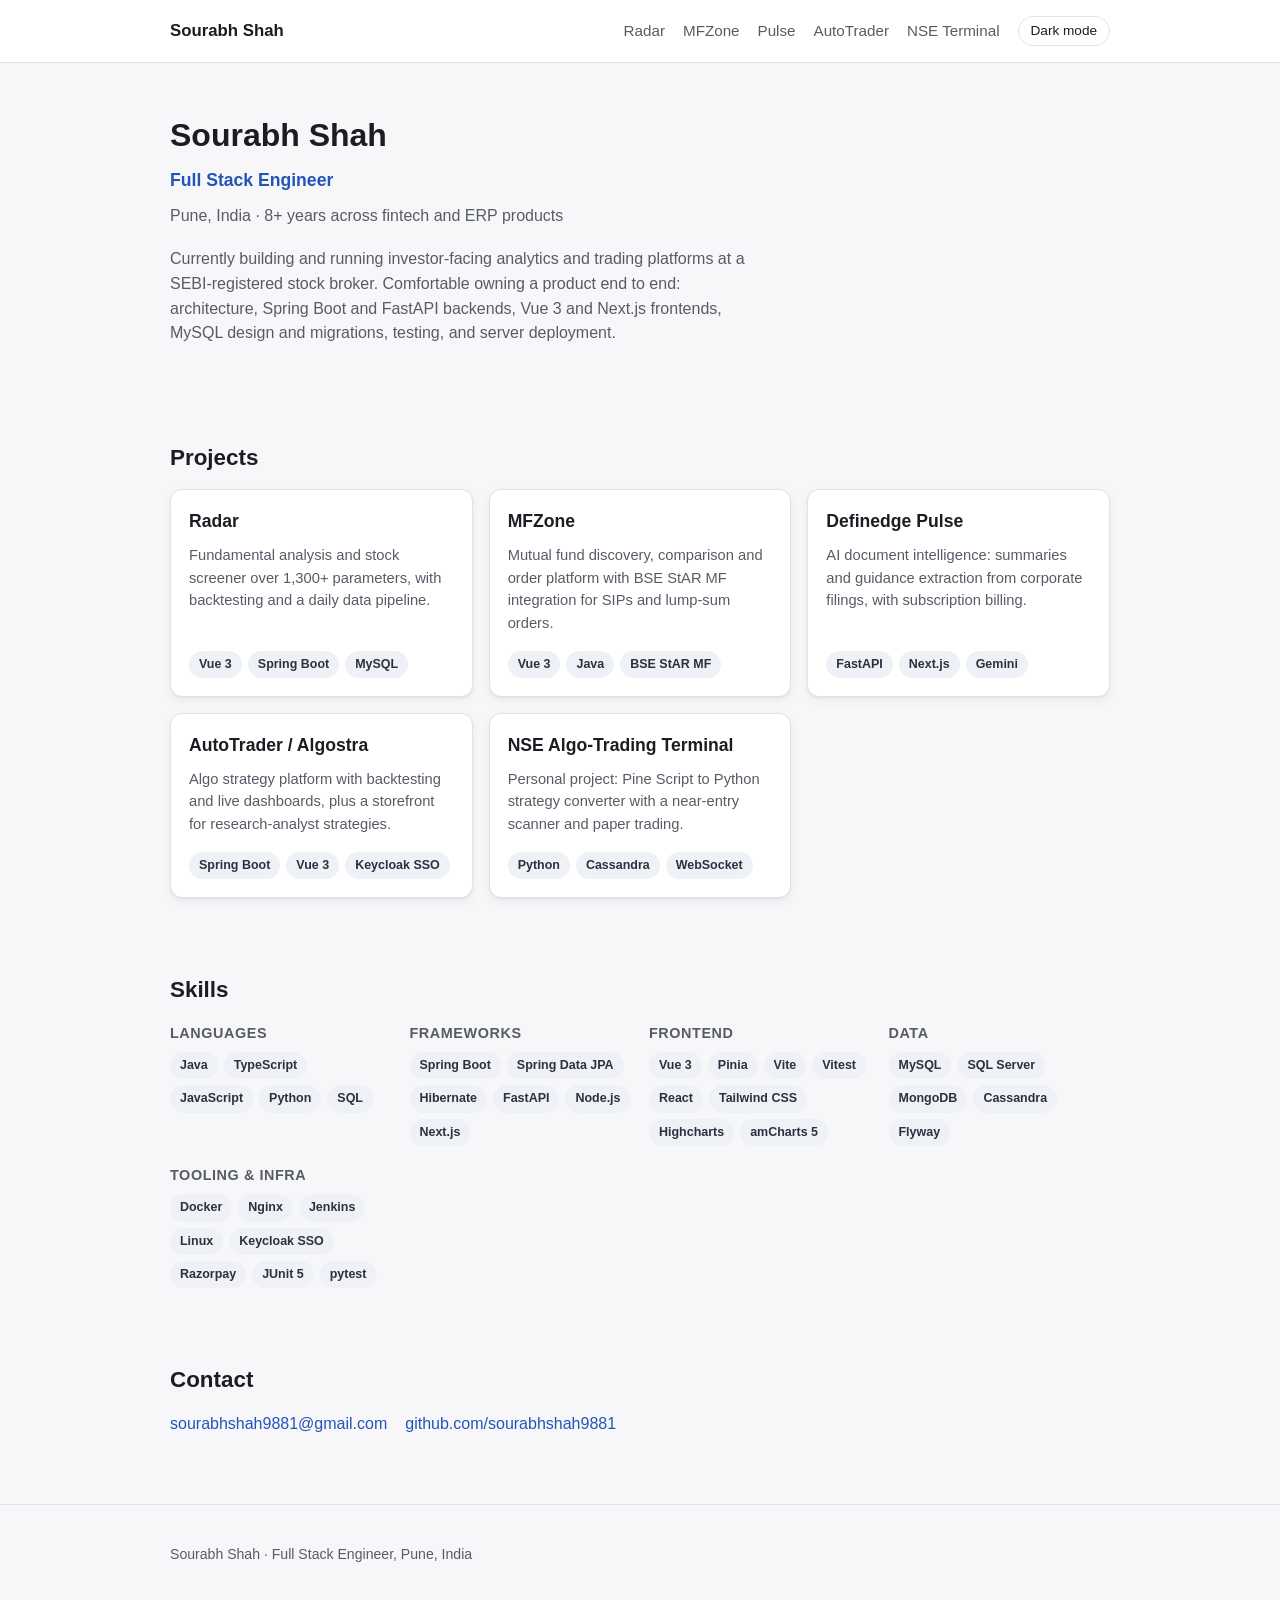
==== index.html @ 510c9274 "Add portfolio site: case studies for Radar, MFZone, Pulse, AutoTrader, NSE terminal Static HTML/CSS/" ====
<!doctype html>
<html lang="en">
<head>
<meta charset="utf-8">
<meta name="viewport" content="width=device-width, initial-scale=1">
<title>Sourabh Shah - Full Stack Engineer</title>
<meta name="description" content="Portfolio of Sourabh Shah, full stack engineer building fintech analytics and trading platforms.">
<script>try{var t=localStorage.getItem("theme");if(t)document.documentElement.setAttribute("data-theme",t);}catch(e){}</script>
<link rel="stylesheet" href="style.css">
</head>
<body>
<header class="site-header">
  <div class="wrap">
    <a class="brand" href="index.html">Sourabh Shah</a>
    <nav class="site-nav" aria-label="Primary">
      <a href="projects/radar.html">Radar</a>
      <a href="projects/mfzone.html">MFZone</a>
      <a href="projects/pulse.html">Pulse</a>
      <a href="projects/autotrader.html">AutoTrader</a>
      <a href="projects/nse-terminal.html">NSE Terminal</a>
      <button class="theme-toggle" type="button">Dark mode</button>
    </nav>
  </div>
</header>

<main>
  <div class="wrap">
    <section class="hero">
      <h1>Sourabh Shah</h1>
      <p class="role">Full Stack Engineer</p>
      <p class="meta">Pune, India &middot; 8+ years across fintech and ERP products</p>
      <p class="stack-line">Currently building and running investor-facing analytics and trading platforms at a SEBI-registered stock broker. Comfortable owning a product end to end: architecture, Spring Boot and FastAPI backends, Vue 3 and Next.js frontends, MySQL design and migrations, testing, and server deployment.</p>
    </section>

    <section aria-labelledby="projects-heading">
      <h2 id="projects-heading">Projects</h2>
      <div class="project-grid">
        <a class="project-card" href="projects/radar.html">
          <h3>Radar</h3>
          <p>Fundamental analysis and stock screener over 1,300+ parameters, with backtesting and a daily data pipeline.</p>
          <div class="chips">
            <span class="chip">Vue 3</span>
            <span class="chip">Spring Boot</span>
            <span class="chip">MySQL</span>
          </div>
        </a>
        <a class="project-card" href="projects/mfzone.html">
          <h3>MFZone</h3>
          <p>Mutual fund discovery, comparison and order platform with BSE StAR MF integration for SIPs and lump-sum orders.</p>
          <div class="chips">
            <span class="chip">Vue 3</span>
            <span class="chip">Java</span>
            <span class="chip">BSE StAR MF</span>
          </div>
        </a>
        <a class="project-card" href="projects/pulse.html">
          <h3>Definedge Pulse</h3>
          <p>AI document intelligence: summaries and guidance extraction from corporate filings, with subscription billing.</p>
          <div class="chips">
            <span class="chip">FastAPI</span>
            <span class="chip">Next.js</span>
            <span class="chip">Gemini</span>
          </div>
        </a>
        <a class="project-card" href="projects/autotrader.html">
          <h3>AutoTrader / Algostra</h3>
          <p>Algo strategy platform with backtesting and live dashboards, plus a storefront for research-analyst strategies.</p>
          <div class="chips">
            <span class="chip">Spring Boot</span>
            <span class="chip">Vue 3</span>
            <span class="chip">Keycloak SSO</span>
          </div>
        </a>
        <a class="project-card" href="projects/nse-terminal.html">
          <h3>NSE Algo-Trading Terminal</h3>
          <p>Personal project: Pine Script to Python strategy converter with a near-entry scanner and paper trading.</p>
          <div class="chips">
            <span class="chip">Python</span>
            <span class="chip">Cassandra</span>
            <span class="chip">WebSocket</span>
          </div>
        </a>
      </div>
    </section>

    <section aria-labelledby="skills-heading">
      <h2 id="skills-heading">Skills</h2>
      <div class="skills-block">
        <div>
          <h3>Languages</h3>
          <div class="chips">
            <span class="chip">Java</span>
            <span class="chip">TypeScript</span>
            <span class="chip">JavaScript</span>
            <span class="chip">Python</span>
            <span class="chip">SQL</span>
          </div>
        </div>
        <div>
          <h3>Frameworks</h3>
          <div class="chips">
            <span class="chip">Spring Boot</span>
            <span class="chip">Spring Data JPA</span>
            <span class="chip">Hibernate</span>
            <span class="chip">FastAPI</span>
            <span class="chip">Node.js</span>
            <span class="chip">Next.js</span>
          </div>
        </div>
        <div>
          <h3>Frontend</h3>
          <div class="chips">
            <span class="chip">Vue 3</span>
            <span class="chip">Pinia</span>
            <span class="chip">Vite</span>
            <span class="chip">Vitest</span>
            <span class="chip">React</span>
            <span class="chip">Tailwind CSS</span>
            <span class="chip">Highcharts</span>
            <span class="chip">amCharts 5</span>
          </div>
        </div>
        <div>
          <h3>Data</h3>
          <div class="chips">
            <span class="chip">MySQL</span>
            <span class="chip">SQL Server</span>
            <span class="chip">MongoDB</span>
            <span class="chip">Cassandra</span>
            <span class="chip">Flyway</span>
          </div>
        </div>
        <div>
          <h3>Tooling &amp; infra</h3>
          <div class="chips">
            <span class="chip">Docker</span>
            <span class="chip">Nginx</span>
            <span class="chip">Jenkins</span>
            <span class="chip">Linux</span>
            <span class="chip">Keycloak SSO</span>
            <span class="chip">Razorpay</span>
            <span class="chip">JUnit 5</span>
            <span class="chip">pytest</span>
          </div>
        </div>
      </div>
    </section>

    <section aria-labelledby="contact-heading">
      <h2 id="contact-heading">Contact</h2>
      <ul class="contact-list">
        <li><a href="mailto:sourabhshah9881@gmail.com">sourabhshah9881@gmail.com</a></li>
        <li><a href="https://github.com/sourabhshah9881">github.com/sourabhshah9881</a></li>
      </ul>
    </section>
  </div>
</main>

<footer class="site-footer">
  <div class="wrap">
    <p>Sourabh Shah &middot; Full Stack Engineer, Pune, India</p>
  </div>
</footer>

<script src="theme.js" defer></script>
</body>
</html>
---- style.css ----
/* Sourabh Shah - portfolio stylesheet. One shared file, no build step. */

:root {
  --bg: #f7f7f9;
  --bg-alt: #ffffff;
  --text: #1b1d22;
  --text-muted: #565c66;
  --border: #dfe2e8;
  --accent: #2454b8;
  --accent-2: #1d7a5f;
  --card-bg: #ffffff;
  --chip-bg: #eef1f6;
  --chip-text: #2c3140;
  --code-bg: #eef0f4;
  --shadow: 0 1px 2px rgba(20, 24, 33, 0.06), 0 4px 12px rgba(20, 24, 33, 0.05);
  --badge-good-bg: #e3f5ec;
  --badge-good-text: #14603f;
  --badge-warn-bg: #fdf1de;
  --badge-warn-text: #8a5a10;
  --badge-bad-bg: #fbe7e7;
  --badge-bad-text: #8a2323;
  --up: #1d7a5f;
  --down: #b3372c;
}

@media (prefers-color-scheme: dark) {
  :root:not([data-theme="light"]) {
    --bg: #14161b;
    --bg-alt: #1b1e25;
    --text: #eceef2;
    --text-muted: #a2a8b5;
    --border: #2c313c;
    --accent: #6c9bff;
    --accent-2: #57c79a;
    --card-bg: #1b1e25;
    --chip-bg: #262b35;
    --chip-text: #d3d8e2;
    --code-bg: #20242c;
    --shadow: 0 1px 2px rgba(0, 0, 0, 0.3), 0 4px 16px rgba(0, 0, 0, 0.35);
    --badge-good-bg: #143529;
    --badge-good-text: #6fdcae;
    --badge-warn-bg: #3a2c10;
    --badge-warn-text: #f0c069;
    --badge-bad-bg: #3a1414;
    --badge-bad-text: #f29a9a;
    --up: #57c79a;
    --down: #ef7a6d;
  }
}

:root[data-theme="dark"] {
  --bg: #14161b;
  --bg-alt: #1b1e25;
  --text: #eceef2;
  --text-muted: #a2a8b5;
  --border: #2c313c;
  --accent: #6c9bff;
  --accent-2: #57c79a;
  --card-bg: #1b1e25;
  --chip-bg: #262b35;
  --chip-text: #d3d8e2;
  --code-bg: #20242c;
  --shadow: 0 1px 2px rgba(0, 0, 0, 0.3), 0 4px 16px rgba(0, 0, 0, 0.35);
  --badge-good-bg: #143529;
  --badge-good-text: #6fdcae;
  --badge-warn-bg: #3a2c10;
  --badge-warn-text: #f0c069;
  --badge-bad-bg: #3a1414;
  --badge-bad-text: #f29a9a;
  --up: #57c79a;
  --down: #ef7a6d;
}

* {
  box-sizing: border-box;
}

html {
  color-scheme: light dark;
}

body {
  margin: 0;
  background: var(--bg);
  color: var(--text);
  font-family: -apple-system, BlinkMacSystemFont, "Segoe UI", Roboto, Helvetica, Arial, sans-serif;
  line-height: 1.55;
  font-size: 16px;
}

a {
  color: var(--accent);
}

.wrap {
  max-width: 980px;
  margin: 0 auto;
  padding: 0 20px;
}

/* Header / nav */

.site-header {
  border-bottom: 1px solid var(--border);
  background: var(--bg-alt);
}

.site-header .wrap {
  display: flex;
  align-items: center;
  justify-content: space-between;
  gap: 16px;
  padding-top: 16px;
  padding-bottom: 16px;
}

.brand {
  font-weight: 700;
  font-size: 1.05rem;
  color: var(--text);
  text-decoration: none;
}

.site-nav {
  display: flex;
  align-items: center;
  gap: 18px;
  flex-wrap: wrap;
}

.site-nav a {
  color: var(--text-muted);
  text-decoration: none;
  font-size: 0.95rem;
}

.site-nav a:hover {
  color: var(--accent);
}

.theme-toggle {
  border: 1px solid var(--border);
  background: var(--bg-alt);
  color: var(--text);
  border-radius: 999px;
  padding: 6px 12px;
  font-size: 0.85rem;
  cursor: pointer;
  line-height: 1.2;
}

.theme-toggle:hover {
  border-color: var(--accent);
}

/* Hero / intro */

.hero {
  padding: 48px 0 32px;
}

.hero h1 {
  margin: 0 0 6px;
  font-size: 2rem;
}

.hero .role {
  color: var(--accent);
  font-weight: 600;
  font-size: 1.1rem;
  margin: 0 0 10px;
}

.hero .meta {
  color: var(--text-muted);
  margin: 0 0 18px;
}

.hero .stack-line {
  color: var(--text-muted);
  max-width: 65ch;
}

/* Sections */

section {
  padding: 28px 0;
}

section h2 {
  font-size: 1.4rem;
  margin-bottom: 14px;
}

/* Project grid on index */

.project-grid {
  display: grid;
  grid-template-columns: repeat(auto-fit, minmax(260px, 1fr));
  gap: 16px;
}

.project-card {
  background: var(--card-bg);
  border: 1px solid var(--border);
  border-radius: 12px;
  padding: 18px;
  box-shadow: var(--shadow);
  display: flex;
  flex-direction: column;
  gap: 8px;
  text-decoration: none;
  color: inherit;
}

.project-card:hover {
  border-color: var(--accent);
}

.project-card h3 {
  margin: 0;
  font-size: 1.1rem;
}

.project-card p {
  margin: 0;
  color: var(--text-muted);
  font-size: 0.92rem;
}

.project-card .chips {
  margin-top: auto;
  padding-top: 8px;
}

/* Chips */

.chips {
  display: flex;
  flex-wrap: wrap;
  gap: 6px;
}

.chip {
  background: var(--chip-bg);
  color: var(--chip-text);
  border-radius: 999px;
  padding: 4px 10px;
  font-size: 0.78rem;
  font-weight: 600;
  white-space: nowrap;
}

/* Skills block */

.skills-block {
  display: grid;
  grid-template-columns: repeat(auto-fit, minmax(220px, 1fr));
  gap: 18px;
}

.skills-block h3 {
  font-size: 0.9rem;
  text-transform: uppercase;
  letter-spacing: 0.04em;
  color: var(--text-muted);
  margin: 0 0 8px;
}

/* Contact */

.contact-list {
  list-style: none;
  padding: 0;
  margin: 0;
  display: flex;
  flex-wrap: wrap;
  gap: 18px;
}

.contact-list a {
  text-decoration: none;
}

/* Footer */

.site-footer {
  border-top: 1px solid var(--border);
  margin-top: 40px;
  padding: 24px 0 48px;
  color: var(--text-muted);
  font-size: 0.88rem;
}

/* Case study pages */

.case-header {
  padding: 36px 0 8px;
}

.case-header .kicker {
  color: var(--accent);
  font-weight: 600;
  text-transform: uppercase;
  font-size: 0.8rem;
  letter-spacing: 0.06em;
  margin: 0 0 8px;
}

.case-header h1 {
  margin: 0 0 10px;
  font-size: 1.9rem;
}

.summary-line {
  font-size: 1.05rem;
  color: var(--text-muted);
  max-width: 70ch;
}

.two-col {
  display: grid;
  grid-template-columns: 1fr 1fr;
  gap: 24px;
}

@media (max-width: 720px) {
  .two-col {
    grid-template-columns: 1fr;
  }
}

.info-box {
  background: var(--card-bg);
  border: 1px solid var(--border);
  border-radius: 10px;
  padding: 16px 18px;
}

.info-box h3 {
  margin-top: 0;
  font-size: 1rem;
}

ul.bullet-list {
  margin: 0;
  padding-left: 20px;
}

ul.bullet-list li {
  margin-bottom: 8px;
}

/* Architecture diagram */

.diagram-wrap {
  background: var(--card-bg);
  border: 1px solid var(--border);
  border-radius: 10px;
  padding: 20px;
  overflow-x: auto;
}

.diagram-wrap svg {
  width: 100%;
  height: auto;
  min-width: 560px;
  display: block;
}

.diagram-box {
  fill: var(--chip-bg);
  stroke: var(--border);
  stroke-width: 1;
}

.diagram-box.accent {
  fill: var(--accent);
  fill-opacity: 0.14;
  stroke: var(--accent);
}

.diagram-label {
  fill: var(--text);
  font-size: 13px;
  font-family: -apple-system, BlinkMacSystemFont, "Segoe UI", Roboto, Helvetica, Arial, sans-serif;
}

.diagram-sublabel {
  fill: var(--text-muted);
  font-size: 11px;
  font-family: -apple-system, BlinkMacSystemFont, "Segoe UI", Roboto, Helvetica, Arial, sans-serif;
}

.diagram-arrow {
  stroke: var(--text-muted);
  stroke-width: 1.5;
  fill: none;
  marker-end: url(#arrowhead);
}

/* Outcomes list */

.outcomes-grid {
  display: grid;
  grid-template-columns: repeat(auto-fit, minmax(200px, 1fr));
  gap: 14px;
}

.outcome-card {
  background: var(--card-bg);
  border: 1px solid var(--border);
  border-radius: 10px;
  padding: 14px 16px;
}

.outcome-card .stat {
  font-size: 1.3rem;
  font-weight: 700;
  color: var(--accent);
  display: block;
}

.outcome-card .stat-label {
  color: var(--text-muted);
  font-size: 0.88rem;
}

/* UI recreation mockups */

.mockup-label {
  display: inline-block;
  background: var(--badge-warn-bg);
  color: var(--badge-warn-text);
  border-radius: 6px;
  padding: 3px 10px;
  font-size: 0.78rem;
  font-weight: 600;
  margin-bottom: 12px;
}

.mockup {
  background: var(--card-bg);
  border: 1px solid var(--border);
  border-radius: 12px;
  padding: 18px;
  margin-bottom: 22px;
  overflow-x: auto;
}

.mockup h4 {
  margin-top: 0;
  font-size: 1rem;
}

.mockup-toolbar {
  display: flex;
  gap: 8px;
  flex-wrap: wrap;
  margin-bottom: 12px;
}

.mockup-toolbar .pill {
  background: var(--chip-bg);
  color: var(--chip-text);
  border-radius: 6px;
  padding: 6px 10px;
  font-size: 0.82rem;
}

table.mock-table {
  width: 100%;
  border-collapse: collapse;
  font-size: 0.88rem;
  min-width: 480px;
}

table.mock-table th,
table.mock-table td {
  text-align: left;
  padding: 8px 10px;
  border-bottom: 1px solid var(--border);
  white-space: nowrap;
}

table.mock-table th {
  color: var(--text-muted);
  font-weight: 600;
  font-size: 0.78rem;
  text-transform: uppercase;
  letter-spacing: 0.03em;
}

.num-up {
  color: var(--up);
  font-weight: 600;
}

.num-down {
  color: var(--down);
  font-weight: 600;
}

.badge {
  display: inline-block;
  border-radius: 999px;
  padding: 3px 10px;
  font-size: 0.76rem;
  font-weight: 700;
}

.badge-good {
  background: var(--badge-good-bg);
  color: var(--badge-good-text);
}

.badge-warn {
  background: var(--badge-warn-bg);
  color: var(--badge-warn-text);
}

.badge-bad {
  background: var(--badge-bad-bg);
  color: var(--badge-bad-text);
}

/* Axis / score bars */

.axis-bars {
  display: flex;
  flex-direction: column;
  gap: 10px;
}

.axis-row {
  display: grid;
  grid-template-columns: 90px 1fr 34px;
  align-items: center;
  gap: 10px;
  font-size: 0.85rem;
}

.axis-track {
  background: var(--chip-bg);
  border-radius: 999px;
  height: 10px;
  overflow: hidden;
}

.axis-fill {
  background: var(--accent-2);
  height: 100%;
  border-radius: 999px;
}

/* Backtest strip */

.backtest-strip {
  display: grid;
  grid-template-columns: repeat(auto-fit, minmax(140px, 1fr));
  gap: 12px;
}

.backtest-strip .stat-tile {
  background: var(--bg);
  border: 1px solid var(--border);
  border-radius: 8px;
  padding: 10px 12px;
}

.backtest-strip .stat-tile .v {
  font-weight: 700;
  font-size: 1.1rem;
  display: block;
}

.backtest-strip .stat-tile .l {
  color: var(--text-muted);
  font-size: 0.78rem;
}

/* Fund comparison cards */

.fund-cards {
  display: grid;
  grid-template-columns: repeat(auto-fit, minmax(220px, 1fr));
  gap: 14px;
  margin-bottom: 16px;
}

.fund-card {
  background: var(--bg);
  border: 1px solid var(--border);
  border-radius: 10px;
  padding: 14px;
}

.fund-card h5 {
  margin: 0 0 4px;
  font-size: 0.95rem;
}

.fund-card .ret {
  font-weight: 700;
  color: var(--up);
}

/* Forms in mockups */

.mock-form {
  display: grid;
  grid-template-columns: repeat(auto-fit, minmax(160px, 1fr));
  gap: 12px;
  max-width: 640px;
}

.mock-form label {
  display: block;
  font-size: 0.78rem;
  color: var(--text-muted);
  margin-bottom: 4px;
}

.mock-form input,
.mock-form select {
  width: 100%;
  padding: 8px 10px;
  border-radius: 6px;
  border: 1px solid var(--border);
  background: var(--bg-alt);
  color: var(--text);
  font-size: 0.9rem;
}

.mock-btn {
  display: inline-block;
  background: var(--accent);
  color: #fff;
  border: none;
  border-radius: 6px;
  padding: 9px 16px;
  font-size: 0.9rem;
  font-weight: 600;
  cursor: pointer;
}

/* Document summary card (Pulse) */

.doc-card {
  background: var(--bg);
  border: 1px solid var(--border);
  border-radius: 10px;
  padding: 16px;
}

.doc-card .doc-meta {
  color: var(--text-muted);
  font-size: 0.82rem;
  margin-bottom: 8px;
}

.confidence {
  display: inline-flex;
  align-items: center;
  gap: 6px;
  font-size: 0.8rem;
  font-weight: 600;
}

/* Tabs (used in mockups needing a JS tab switch) */

.tabs {
  display: flex;
  gap: 4px;
  border-bottom: 1px solid var(--border);
  margin-bottom: 14px;
}

.tab-btn {
  background: none;
  border: none;
  padding: 8px 14px;
  font-size: 0.88rem;
  color: var(--text-muted);
  cursor: pointer;
  border-bottom: 2px solid transparent;
}

.tab-btn.active {
  color: var(--accent);
  border-bottom-color: var(--accent);
}

.tab-panel {
  display: none;
}

.tab-panel.active {
  display: block;
}

/* Scanner / log rows */

.log-row {
  display: flex;
  justify-content: space-between;
  gap: 12px;
  padding: 8px 0;
  border-bottom: 1px solid var(--border);
  font-size: 0.85rem;
  flex-wrap: wrap;
}

.log-row:last-child {
  border-bottom: none;
}

/* Responsive */

@media (max-width: 480px) {
  .hero h1 {
    font-size: 1.6rem;
  }

  .site-nav {
    gap: 12px;
  }

  .axis-row {
    grid-template-columns: 70px 1fr 30px;
  }
}
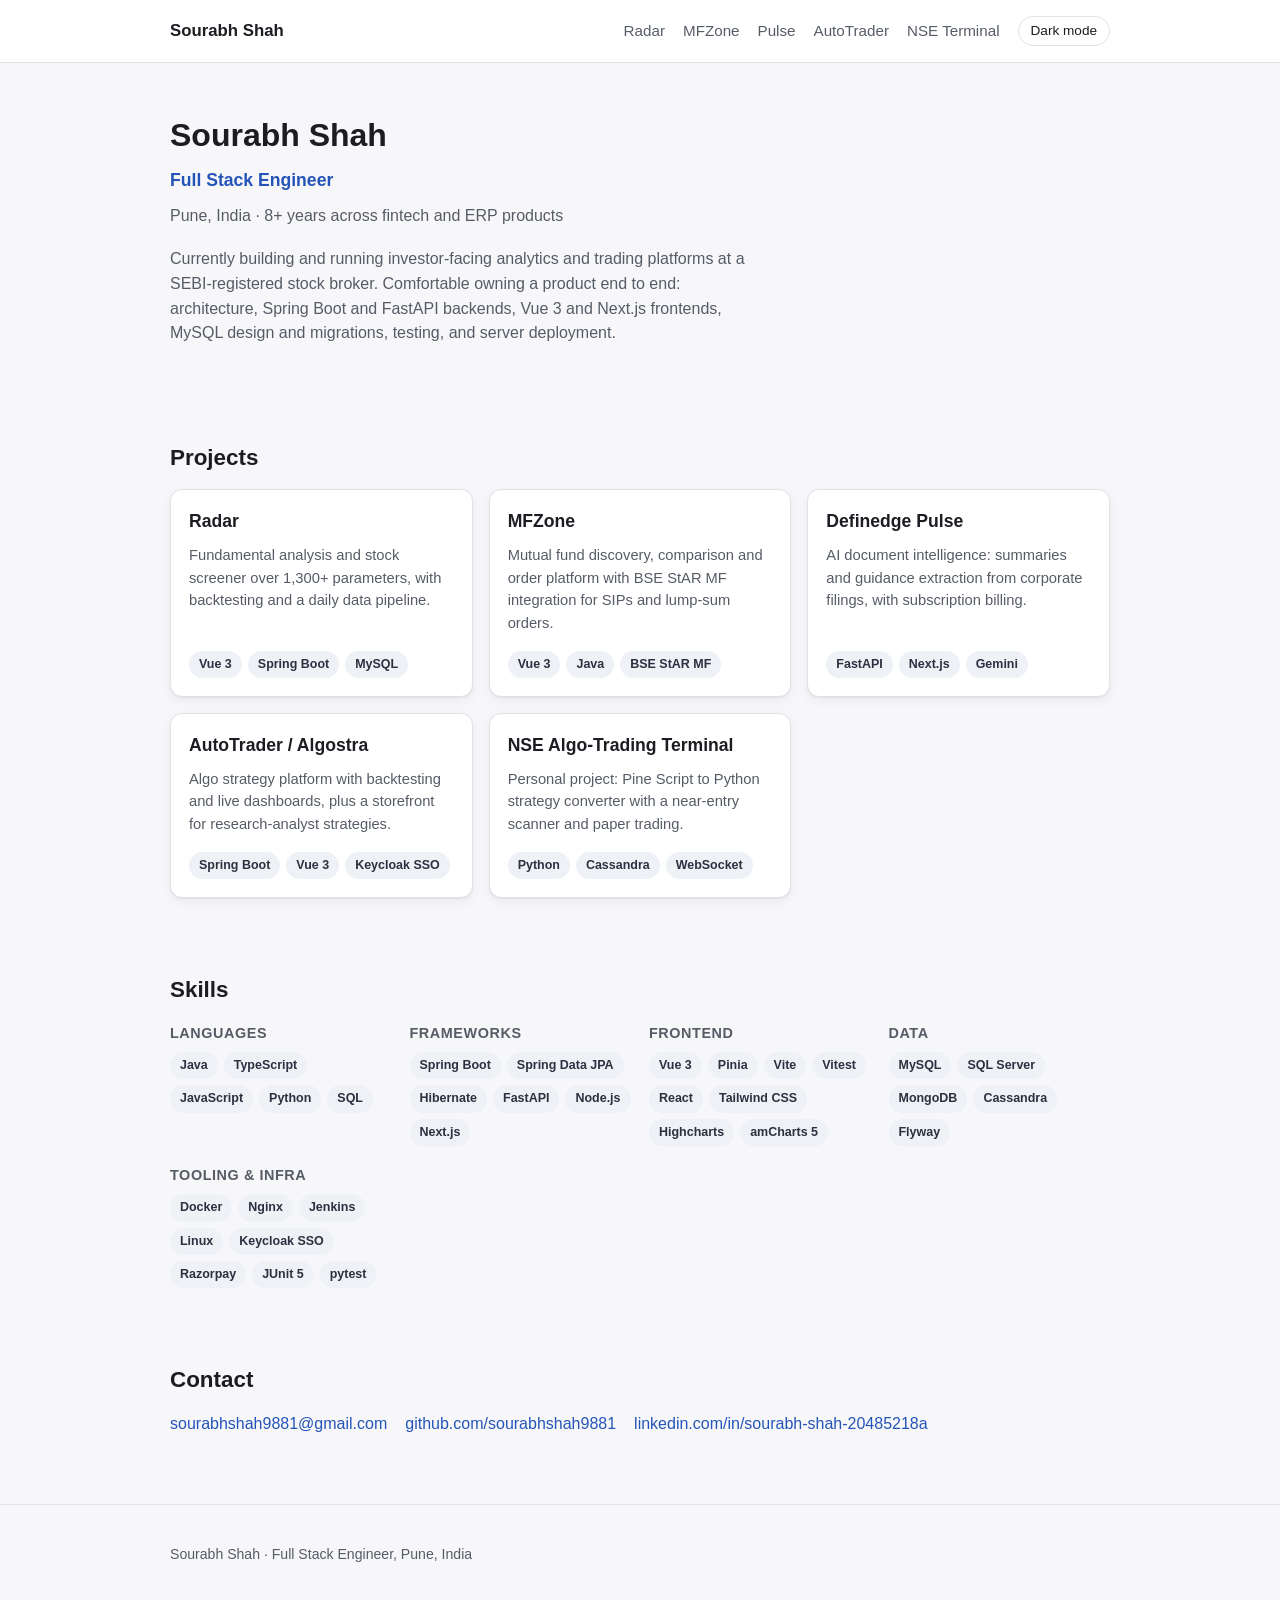
==== commit 50d9dded: "Add LinkedIn link to contact section, fix diagram text overflow The Data pipeline box on the Radar a" ====
--- a/index.html
+++ b/index.html
@@ -151,6 +151,7 @@
       <ul class="contact-list">
         <li><a href="mailto:sourabhshah9881@gmail.com">sourabhshah9881@gmail.com</a></li>
         <li><a href="https://github.com/sourabhshah9881">github.com/sourabhshah9881</a></li>
+        <li><a href="https://linkedin.com/in/sourabh-shah-20485218a" rel="noopener">linkedin.com/in/sourabh-shah-20485218a</a></li>
       </ul>
     </section>
   </div>
